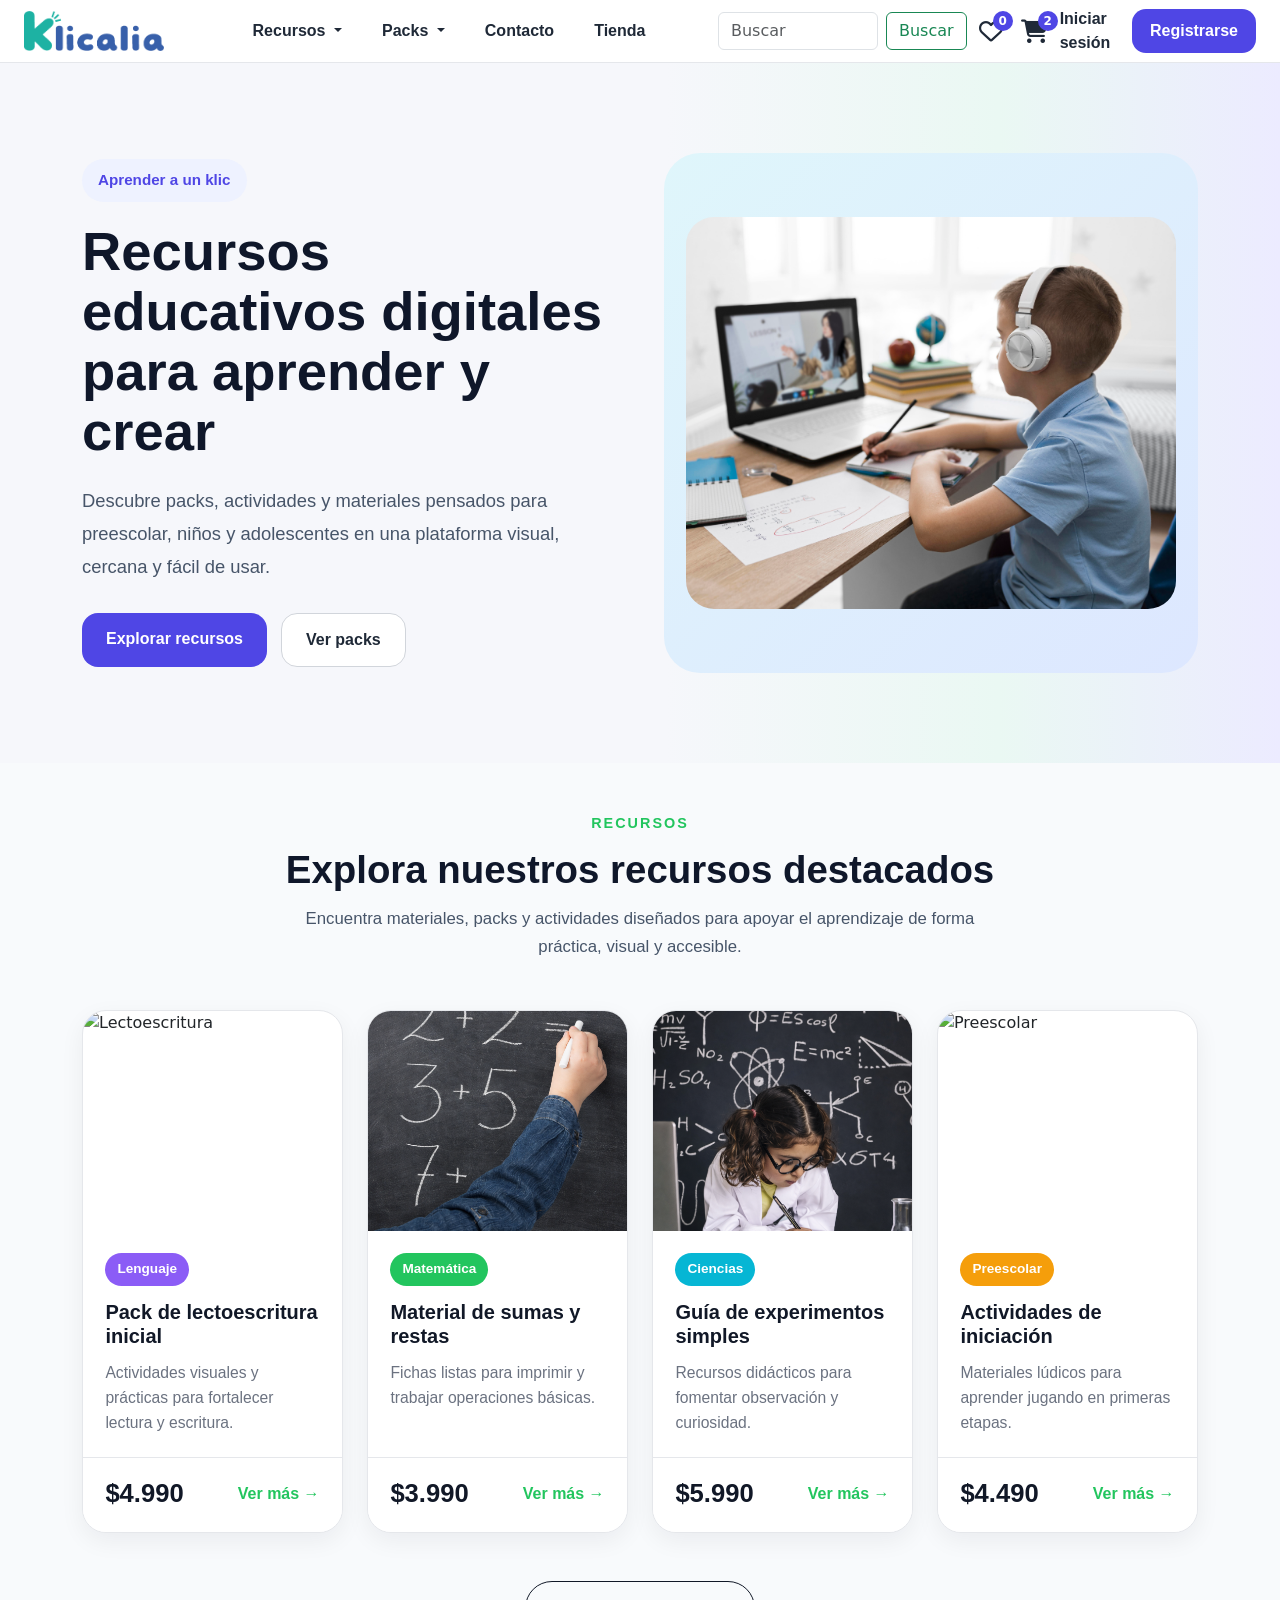
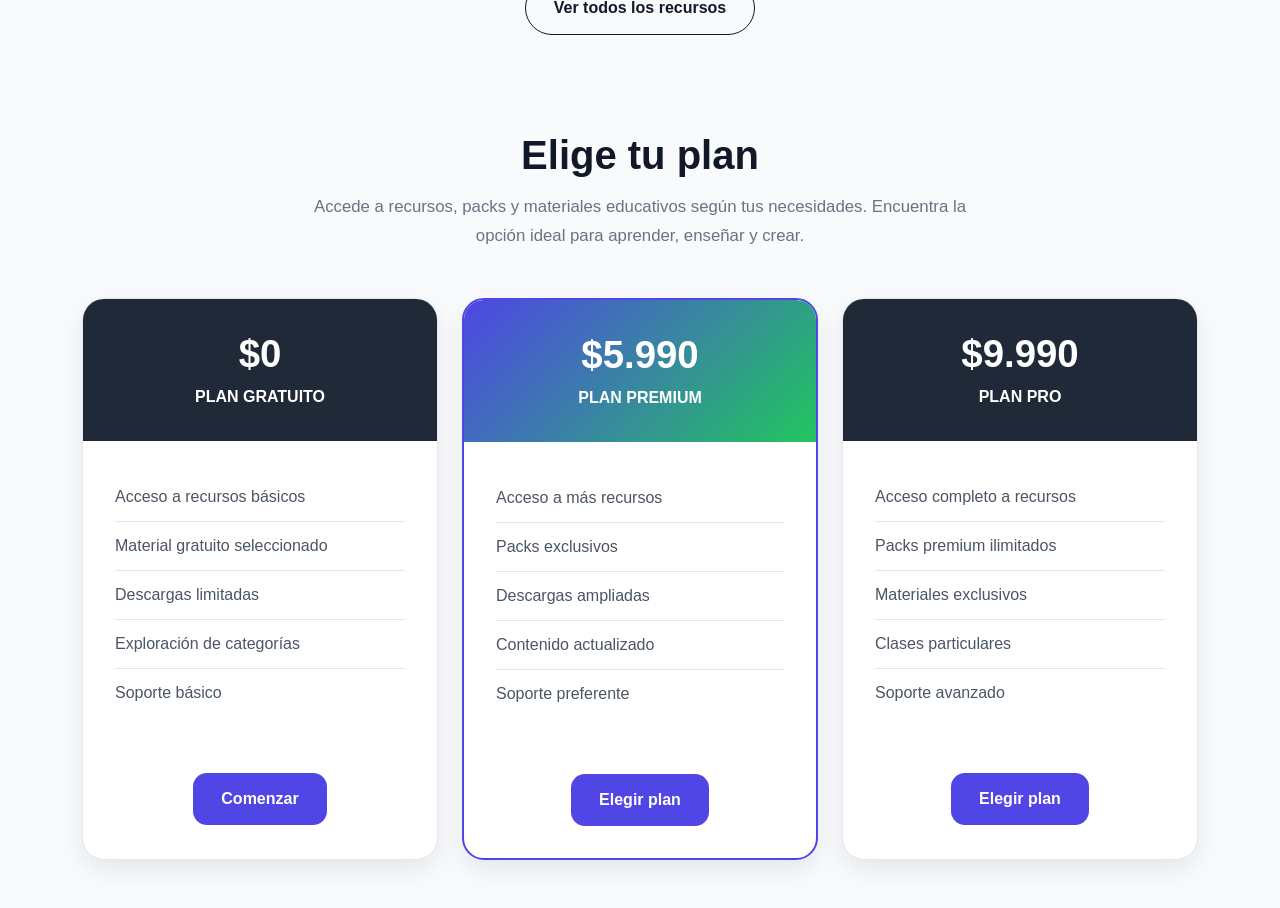
==== index.html @ d2d61634 "Renombra temp.html a index.html" ====
<!DOCTYPE html>
<html lang="es">
<head>
  <meta charset="UTF-8">
  <meta name="viewport" content="width=device-width, initial-scale=1.0">
  <title>Klicalia</title>

  <link href="https://cdn.jsdelivr.net/npm/bootstrap@5.3.8/dist/css/bootstrap.min.css" rel="stylesheet">
  <link rel="stylesheet" href="assets/css/styles.css">
  <link rel="stylesheet" href="assets/css/hero.css">
  <link rel="stylesheet" href="https://cdnjs.cloudflare.com/ajax/libs/font-awesome/6.5.2/css/all.min.css">
</head>

<body>

  <nav class="navbar navbar-expand-lg navbar-klicalia">
  <div class="container-fluid px-4">

    <a class="navbar-brand logo-brand" href="index.html">
      <img src="assets/images/Logo-completo.png" alt="Klicalia">
    </a>

    <button class="navbar-toggler" type="button" data-bs-toggle="collapse" data-bs-target="#navbarKlicalia" aria-controls="navbarKlicalia" aria-expanded="false" aria-label="Abrir menú">
      <span class="navbar-toggler-icon"></span>
    </button>

    <div class="collapse navbar-collapse" id="navbarKlicalia">
      <div class="navbar-desktop-layout w-100">

        <ul class="navbar-nav menu-centro mb-3 mb-lg-0">
          <li class="nav-item dropdown">
            <a class="nav-link dropdown-toggle" href="#" role="button" data-bs-toggle="dropdown" aria-expanded="false">
              Recursos
            </a>
            <ul class="dropdown-menu">
              <li><a class="dropdown-item" href="#">Lectoescritura</a></li>
              <li><a class="dropdown-item" href="#">Matemática</a></li>
              <li><a class="dropdown-item" href="#">Ciencias</a></li>
              <li><a class="dropdown-item" href="#">Ver todos</a></li>
            </ul>
          </li>

          <li class="nav-item dropdown">
            <a class="nav-link dropdown-toggle" href="#" role="button" data-bs-toggle="dropdown" aria-expanded="false">
              Packs
            </a>
            <ul class="dropdown-menu">
              <li><a class="dropdown-item" href="#">Preescolar</a></li>
              <li><a class="dropdown-item" href="#">Niños</a></li>
              <li><a class="dropdown-item" href="#">Adolescentes</a></li>
              <li><a class="dropdown-item" href="#">Ver todos</a></li>
            </ul>
          </li>

          <li class="nav-item">
            <a class="nav-link" href="#">Contacto</a>
          </li>

          <li class="nav-item">
            <a class="nav-link" href="#">Tienda</a>
          </li>
        </ul>

        <div class="acciones-navbar">
          <form class="d-flex buscador-klicalia" role="search">
            <input class="form-control me-2" type="search" placeholder="Buscar" aria-label="Buscar">
            <button class="btn btn-outline-success" type="submit">Buscar</button>
          </form>

          <div class="iconos-navbar">
  <a href="#" class="icono-nav">
    <i class="fa-regular fa-heart"></i>
    <span class="contador-icono">0</span>
  </a>

  <a href="#" class="icono-nav">
    <i class="fa-solid fa-cart-shopping"></i>
    <span class="contador-icono">2</span>
  </a>
</div>

          <a href="login.html" class="btn-login">Iniciar sesión</a>
          <a href="registro.html" class="btn-registro">Registrarse</a>
        </div>

      </div>
    </div>

  </div>
</nav>


<section class="hero-klicalia">
  <div class="container">
    <div class="row align-items-center g-5">
      
      <div class="col-lg-6">
        <div class="hero-contenido">
          <span class="hero-badge">Aprender a un klic</span>
          <h1>Recursos educativos digitales para aprender y crear</h1>
          <p>
            Descubre packs, actividades y materiales pensados para preescolar,
            niños y adolescentes en una plataforma visual, cercana y fácil de usar.
          </p>

          <div class="hero-acciones">
            <a href="#" class="btn hero-btn-principal">Explorar recursos</a>
            <a href="#" class="btn hero-btn-secundario">Ver packs</a>
          </div>
        </div>
      </div>

      <div class="col-lg-6">
        <div class="hero-imagen-box">
          <img src="assets\images\medium-shot-kid-taking-notes.jpg" alt="Klicalia recursos educativos" class="img-fluid hero-imagen">
        </div>
      </div>

    </div>
  </div>
</section>

<section class="recursos-destacados py-5">
  <div class="container">
    
    <div class="text-center seccion-encabezado mb-5">
      <span class="seccion-etiqueta">RECURSOS</span>
      <h2>Explora nuestros recursos destacados</h2>
      <p>
        Encuentra materiales, packs y actividades diseñados para apoyar el aprendizaje
        de forma práctica, visual y accesible.
      </p>
    </div>

    <div class="row g-4">
      
      <div class="col-lg-3 col-md-6">
        <div class="card recurso-card h-100">
          <img src="assets\images\vertical-closeup-child-learning-write-letters.jpg" class="card-img-top" alt="Lectoescritura">
          <div class="card-body">
            <span class="badge-recurso badge-lila">Lenguaje</span>
            <h5 class="card-title">Pack de lectoescritura inicial</h5>
            <p class="card-text">Actividades visuales y prácticas para fortalecer lectura y escritura.</p>
          </div>
          <div class="card-footer recurso-footer">
            <span class="precio-recurso">$4.990</span>
            <a href="#" class="link-recurso">Ver más →</a>
          </div>
        </div>
      </div>

      <div class="col-lg-3 col-md-6">
        <div class="card recurso-card h-100">
          <img src="assets\images\matamáticas img.png" class="card-img-top" alt="Matemática">
          <div class="card-body">
            <span class="badge-recurso badge-verde">Matemática</span>
            <h5 class="card-title">Material de sumas y restas</h5>
            <p class="card-text">Fichas listas para imprimir y trabajar operaciones básicas.</p>
          </div>
          <div class="card-footer recurso-footer">
            <span class="precio-recurso">$3.990</span>
            <a href="#" class="link-recurso">Ver más →</a>
          </div>
        </div>
      </div>

      <div class="col-lg-3 col-md-6">
        <div class="card recurso-card h-100">
          <img src="assets\images\ciencias img.png" class="card-img-top" alt="Ciencias">
          <div class="card-body">
            <span class="badge-recurso badge-celeste">Ciencias</span>
            <h5 class="card-title">Guía de experimentos simples</h5>
            <p class="card-text">Recursos didácticos para fomentar observación y curiosidad.</p>
          </div>
          <div class="card-footer recurso-footer">
            <span class="precio-recurso">$5.990</span>
            <a href="#" class="link-recurso">Ver más →</a>
          </div>
        </div>
      </div>

      <div class="col-lg-3 col-md-6">
        <div class="card recurso-card h-100">
          <img src="assets\images\adorable-hispanic-girl-student-sitting-table-drawing-paper-kindergarten.jpg" class="card-img-top" alt="Preescolar">
          <div class="card-body">
            <span class="badge-recurso badge-amarillo">Preescolar</span>
            <h5 class="card-title">Actividades de iniciación</h5>
            <p class="card-text">Materiales lúdicos para aprender jugando en primeras etapas.</p>
          </div>
          <div class="card-footer recurso-footer">
            <span class="precio-recurso">$4.490</span>
            <a href="#" class="link-recurso">Ver más →</a>
          </div>
        </div>
      </div>

    </div>

    <div class="text-center mt-5">
      <a href="#" class="btn-ver-todo">Ver todos los recursos</a>
    </div>

  </div>
</section>

<section class="planes-klicalia py-5">
  <div class="container">

    <div class="text-center seccion-encabezado mb-5">
      <h2>Elige tu plan</h2>
      <p>
        Accede a recursos, packs y materiales educativos según tus necesidades.
        Encuentra la opción ideal para aprender, enseñar y crear.
      </p>
    </div>

    <div class="row g-4 justify-content-center">

      <div class="col-lg-4 col-md-6">
        <div class="plan-card h-100">
          <div class="plan-header">
            <h3>$0</h3>
            <span>Plan gratuito</span>
          </div>

          <div class="plan-body">
            <ul class="plan-lista">
              <li>Acceso a recursos básicos</li>
              <li>Material gratuito seleccionado</li>
              <li>Descargas limitadas</li>
              <li>Exploración de categorías</li>
              <li>Soporte básico</li>
            </ul>
          </div>

          <div class="plan-footer">
            <a href="#" class="btn-plan">Comenzar</a>
          </div>
        </div>
      </div>

      <div class="col-lg-4 col-md-6">
        <div class="plan-card plan-destacado h-100">
          <div class="plan-header">
            <h3>$5.990</h3>
            <span>Plan premium</span>
          </div>

          <div class="plan-body">
            <ul class="plan-lista">
              <li>Acceso a más recursos</li>
              <li>Packs exclusivos</li>
              <li>Descargas ampliadas</li>
              <li>Contenido actualizado</li>
              <li>Soporte preferente</li>
            </ul>
          </div>

          <div class="plan-footer">
            <a href="#" class="btn-plan">Elegir plan</a>
          </div>
        </div>
      </div>

      <div class="col-lg-4 col-md-6">
        <div class="plan-card h-100">
          <div class="plan-header">
            <h3>$9.990</h3>
            <span>Plan Pro</span>
          </div>

          <div class="plan-body">
            <ul class="plan-lista">
              <li>Acceso completo a recursos</li>
              <li>Packs premium ilimitados</li>
              <li>Materiales exclusivos</li>
              <li>Clases particulares</li>
              <li>Soporte avanzado</li>
            </ul>
          </div>

          <div class="plan-footer">
            <a href="#" class="btn-plan">Elegir plan</a>
          </div>
        </div>
      </div>

    </div>
  </div>
</section>

  <script src="https://cdn.jsdelivr.net/npm/bootstrap@5.3.8/dist/js/bootstrap.bundle.min.js"></script>
</body>
</html>
---- assets/css/styles.css ----
.navbar-klicalia {
  background-color: #FFFFFF;
  border-bottom: 1px solid #E5E7EB;
  padding: 0.4rem 0;
}

.logo-brand img {
  width: 140px;
  height: auto;
}

.navbar-toggler {
  border: 1px solid #D1D5DB;
  border-radius: 12px;
  padding: 0.45rem 0.7rem;
  box-shadow: none;
}

.navbar-toggler:focus {
  box-shadow: none;
}

.navbar-desktop-layout {
  display: flex;
  align-items: center;
  width: 100%;
}

.menu-centro {
  flex: 1;
  display: flex;
  justify-content: center;
  gap: 1.5rem;
}

.acciones-navbar {
  flex: 1;
  display: flex;
  justify-content: flex-end;
  align-items: center;
  gap: 0.75rem;
}

.navbar-klicalia .nav-link {
  font-family: 'Inter', sans-serif;
  color: #1F2937;
  font-size: 1rem;
  font-weight: 600;
  transition: all 0.3s ease;
}

.navbar-klicalia .nav-link:hover {
  color: #22C55E;
}

.dropdown-menu {
  border-radius: 12px;
  border: 1px solid #E5E7EB;
}

.buscador-klicalia input {
  width: 160px;
}

.btn-login {
  text-decoration: none;
  font-family: 'Inter', sans-serif;
  color: #1F2937;
  font-size: 1rem;
  font-weight: 600;
  transition: all 0.3s ease;
}

.btn-login:hover {
  color: #22C55E;
}

.btn-registro {
  text-decoration: none;
  font-family: 'Inter', sans-serif;
  background-color: #4F46E5;
  color: #FFFFFF;
  padding: 10px 18px;
  border-radius: 14px;
  font-weight: 700;
  transition: all 0.3s ease;
}

.btn-registro:hover {
  background-color: #22C55E;
  color: #FFFFFF;
}

@media (max-width: 991.98px) {
  .navbar-klicalia {
    padding: 0.7rem 0;
  }

  .navbar-desktop-layout {
    display: block;
    padding-top: 1rem;
  }

  .menu-centro {
    display: flex;
    flex-direction: column;
    align-items: flex-start;
    gap: 0.4rem;
    margin-bottom: 1rem !important;
  }

  .menu-centro .nav-link {
    padding-left: 0;
    font-size: 1.05rem;
  }

  .acciones-navbar {
    display: flex;
    flex-direction: column;
    align-items: stretch;
    gap: 0.8rem;
  }

  .buscador-klicalia {
    width: 100%;
  }

  .buscador-klicalia input {
    width: 100%;
  }

  .btn-login,
  .btn-registro {
    display: inline-block;
    width: 100%;
    text-align: center;
  }
}

.iconos-navbar {
  display: flex;
  align-items: center;
  gap: 18px;
}

.icono-nav {
  position: relative;
  display: inline-flex;
  align-items: center;
  justify-content: center;
  font-size: 1.5rem;
  color: #1F2937;
  text-decoration: none;
  transition: all 0.3s ease;
}

.icono-nav:hover {
  color: #4F46E5;
}

.contador-icono {
  position: absolute;
  top: -8px;
  right: -10px;
  background-color: #4F46E5;
  color: #FFFFFF;
  font-size: 0.75rem;
  font-weight: 700;
  line-height: 1;
  min-width: 20px;
  height: 20px;
  border-radius: 999px;
  display: flex;
  align-items: center;
  justify-content: center;
}
---- assets/css/hero.css ----
.hero-klicalia {
  padding: 90px 0;
  background: linear-gradient(90deg, #f6f7fb 0%, #f6f7fb 52%, #eaf8f3 78%, #ecebff 100%);
}

.hero-contenido {
  max-width: 580px;
}

.hero-badge {
  display: inline-block;
  background-color: #eef2ff;
  color: #4f46e5;
  font-family: 'Inter', sans-serif;
  font-size: 0.95rem;
  font-weight: 700;
  padding: 10px 16px;
  border-radius: 999px;
  margin-bottom: 20px;
}

.hero-klicalia h1 {
  font-family: 'Inter', sans-serif;
  font-size: 3.4rem;
  font-weight: 800;
  line-height: 1.1;
  color: #0f172a;
  margin-bottom: 22px;
}

.hero-klicalia p {
  font-family: 'Inter', sans-serif;
  font-size: 1.15rem;
  line-height: 1.8;
  color: #475569;
  margin-bottom: 30px;
}

.hero-acciones {
  display: flex;
  gap: 14px;
  flex-wrap: wrap;
}

.hero-btn-principal {
  background-color: #4f46e5;
  color: #ffffff;
  border-radius: 16px;
  padding: 14px 24px;
  font-family: 'Inter', sans-serif;
  font-weight: 700;
  border: none;
}

.hero-btn-principal:hover {
  background-color: #22c55e;
  color: #ffffff;
}

.hero-btn-secundario {
  background-color: #ffffff;
  color: #1f2937;
  border: 1px solid #d1d5db;
  border-radius: 16px;
  padding: 14px 24px;
  font-family: 'Inter', sans-serif;
  font-weight: 700;
}

.hero-btn-secundario:hover {
  color: #22c55e;
  border-color: #22c55e;
}

.hero-imagen-box {
  position: relative;
  background: linear-gradient(135deg, #dff6fb 0%, #dde7ff 100%);
  border-radius: 36px;
  padding: 22px;
  display: flex;
  justify-content: center;
  align-items: center;
  min-height: 520px;
  overflow: hidden;
}

.hero-imagen {
  max-width: 100%;
  width: 100%;
  height: 100%;
  max-height: 480px;
  object-fit: cover;
  border-radius: 28px;
  display: block;
}

@media (max-width: 991.98px) {
  .hero-klicalia {
    padding: 65px 0;
    text-align: center;
  }

  .hero-klicalia h1 {
    font-size: 2.4rem;
  }

  .hero-klicalia p {
    font-size: 1rem;
  }

  .hero-acciones {
    justify-content: center;
  }

  .hero-imagen-box {
    min-height: auto;
    padding: 18px;
  }

  .hero-imagen {
    max-height: 380px;
  }
}

.recursos-destacados {
  background-color: #f8fafc;
}

.seccion-etiqueta {
  display: inline-block;
  color: #22c55e;
  font-family: 'Inter', sans-serif;
  font-size: 0.9rem;
  font-weight: 700;
  letter-spacing: 2px;
  margin-bottom: 12px;
}

.seccion-encabezado h2 {
  font-family: 'Inter', sans-serif;
  font-size: 2.4rem;
  font-weight: 800;
  color: #0f172a;
  margin-bottom: 12px;
}

.seccion-encabezado p {
  max-width: 700px;
  margin: 0 auto;
  font-family: 'Inter', sans-serif;
  font-size: 1.05rem;
  color: #475569;
  line-height: 1.7;
}

.recurso-card {
  border: 1px solid #e5e7eb;
  border-radius: 24px;
  overflow: hidden;
  box-shadow: 0 8px 24px rgba(15, 23, 42, 0.06);
  transition: transform 0.3s ease, box-shadow 0.3s ease;
}

.recurso-card:hover {
  transform: translateY(-6px);
  box-shadow: 0 16px 32px rgba(15, 23, 42, 0.12);
}

.recurso-card .card-img-top {
  height: 220px;
  object-fit: cover;
}

.recurso-card .card-body {
  padding: 1.4rem;
}

.badge-recurso {
  display: inline-block;
  padding: 6px 12px;
  border-radius: 999px;
  font-size: 0.85rem;
  font-weight: 700;
  color: #ffffff;
  margin-bottom: 14px;
  font-family: 'Inter', sans-serif;
}

.badge-lila {
  background-color: #8b5cf6;
}

.badge-verde {
  background-color: #22c55e;
}

.badge-celeste {
  background-color: #06b6d4;
}

.badge-amarillo {
  background-color: #f59e0b;
}

.recurso-card .card-title {
  font-family: 'Inter', sans-serif;
  font-size: 1.25rem;
  font-weight: 700;
  color: #111827;
  margin-bottom: 12px;
}

.recurso-card .card-text {
  font-family: 'Inter', sans-serif;
  font-size: 0.98rem;
  color: #6b7280;
  line-height: 1.6;
}

.recurso-footer {
  background-color: #ffffff;
  border-top: 1px solid #e5e7eb;
  padding: 1rem 1.4rem 1.2rem;
  display: flex;
  justify-content: space-between;
  align-items: center;
}

.precio-recurso {
  font-size: 1.6rem;
  font-weight: 800;
  color: #111827;
  font-family: 'Inter', sans-serif;
}

.link-recurso {
  text-decoration: none;
  color: #22c55e;
  font-weight: 700;
  font-family: 'Inter', sans-serif;
}

.link-recurso:hover {
  color: #16a34a;
}

.btn-ver-todo {
  display: inline-block;
  text-decoration: none;
  padding: 14px 28px;
  border: 1px solid #111827;
  border-radius: 999px;
  color: #111827;
  font-family: 'Inter', sans-serif;
  font-weight: 700;
  transition: all 0.3s ease;
}

.btn-ver-todo:hover {
  background-color: #4f46e5;
  border-color: #4f46e5;
  color: #ffffff;
}

.planes-klicalia {
  background-color: #f8fafc;
}

.planes-klicalia .seccion-encabezado h2 {
  font-family: 'Inter', sans-serif;
  font-size: 2.5rem;
  font-weight: 800;
  color: #111827;
  margin-bottom: 14px;
}

.planes-klicalia .seccion-encabezado p {
  max-width: 700px;
  margin: 0 auto;
  font-family: 'Inter', sans-serif;
  font-size: 1.05rem;
  color: #6b7280;
  line-height: 1.7;
}

.plan-card {
  background-color: #ffffff;
  border-radius: 22px;
  overflow: hidden;
  border: 1px solid #e5e7eb;
  box-shadow: 0 10px 25px rgba(15, 23, 42, 0.08);
  transition: transform 0.3s ease, box-shadow 0.3s ease;
}

.plan-card:hover {
  transform: translateY(-6px);
  box-shadow: 0 16px 35px rgba(15, 23, 42, 0.12);
}

.plan-header {
  background-color: #1f2937;
  color: #ffffff;
  text-align: center;
  padding: 2rem 1rem;
}

.plan-header h3 {
  font-family: 'Inter', sans-serif;
  font-size: 2.4rem;
  font-weight: 800;
  margin-bottom: 8px;
}

.plan-header span {
  font-family: 'Inter', sans-serif;
  font-size: 1rem;
  font-weight: 700;
  text-transform: uppercase;
}

.plan-body {
  padding: 2rem;
}

.plan-lista {
  list-style: none;
  padding: 0;
  margin: 0;
}

.plan-lista li {
  font-family: 'Inter', sans-serif;
  font-size: 1rem;
  color: #4b5563;
  padding: 12px 0;
  border-bottom: 1px solid #e5e7eb;
}

.plan-lista li:last-child {
  border-bottom: none;
}

.plan-footer {
  padding: 1.5rem 2rem 2rem;
  text-align: center;
}

.btn-plan {
  display: inline-block;
  text-decoration: none;
  background-color: #4f46e5;
  color: #ffffff;
  font-family: 'Inter', sans-serif;
  font-weight: 700;
  padding: 14px 28px;
  border-radius: 14px;
  transition: all 0.3s ease;
}

.btn-plan:hover {
  background-color: #22c55e;
  color: #ffffff;
}

.plan-destacado {
  border: 2px solid #4f46e5;
}

.plan-destacado .plan-header {
  background: linear-gradient(135deg, #4f46e5 0%, #22c55e 100%);
}
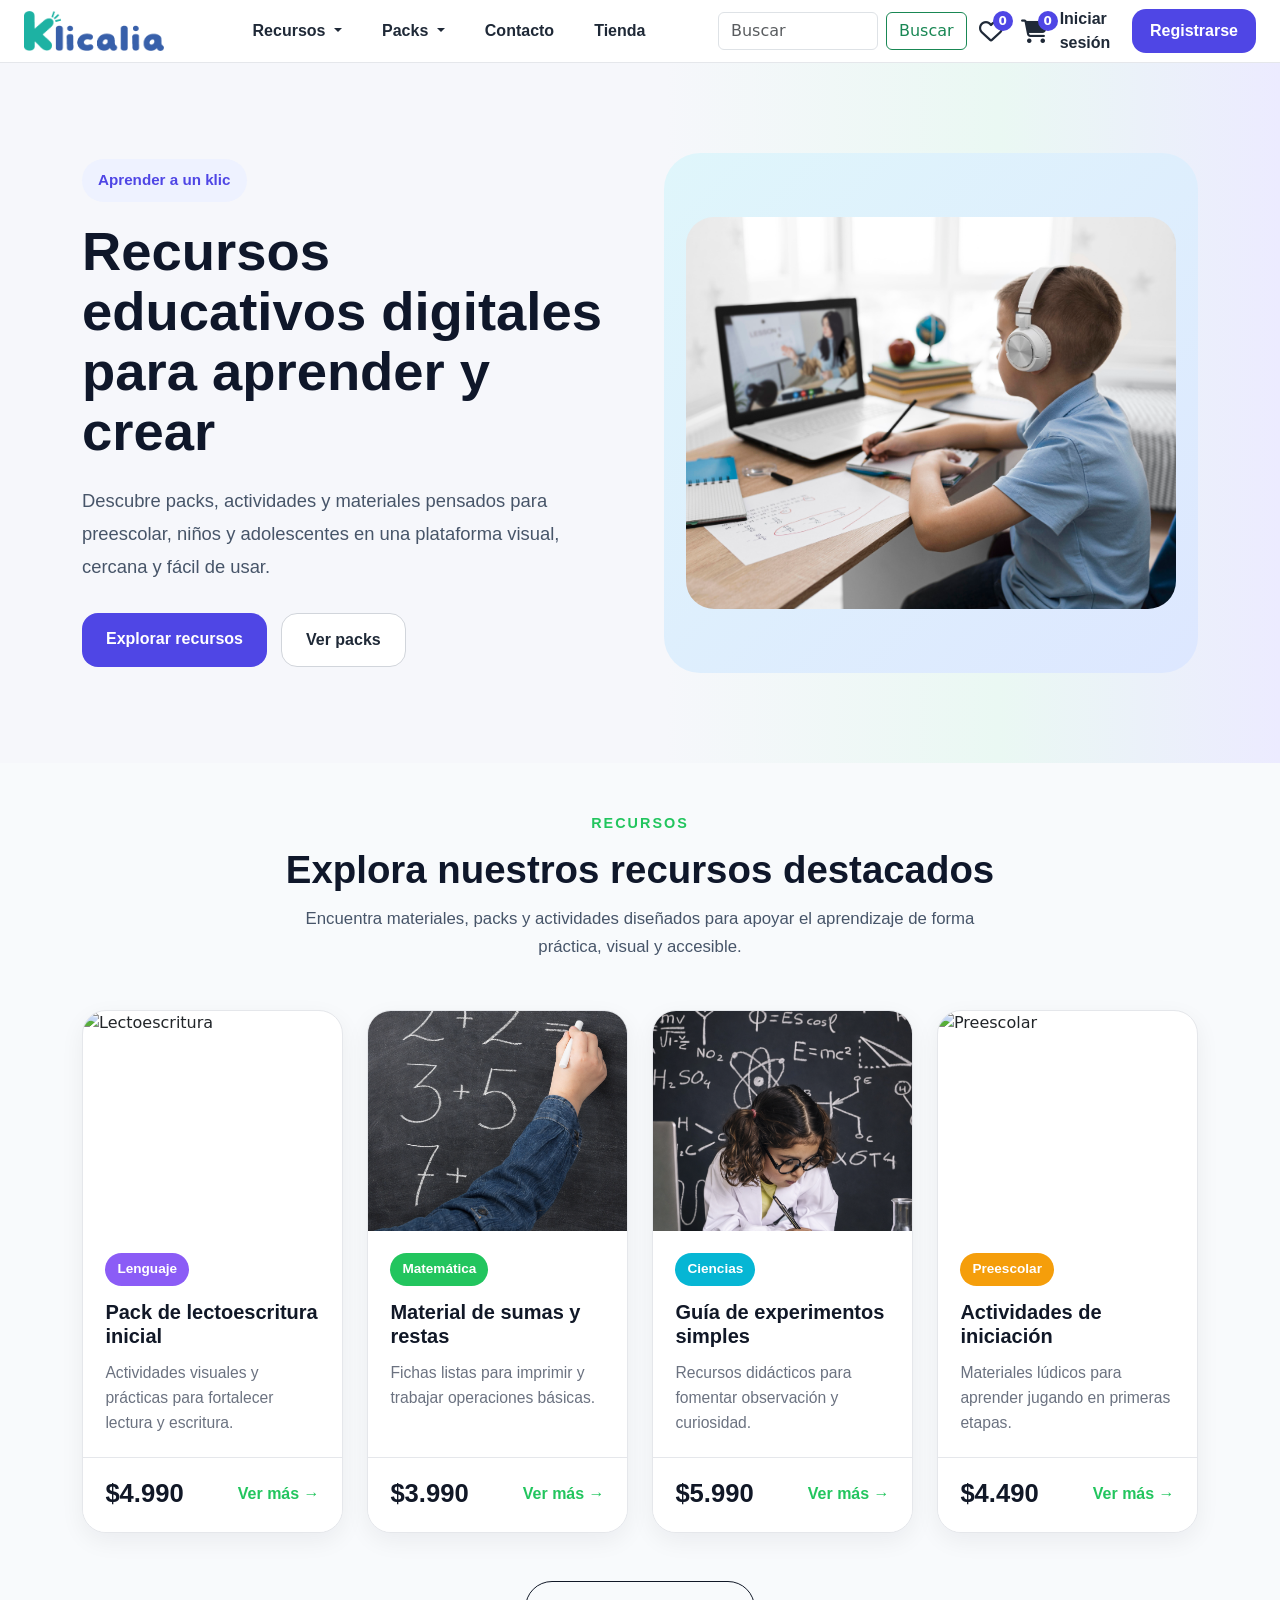
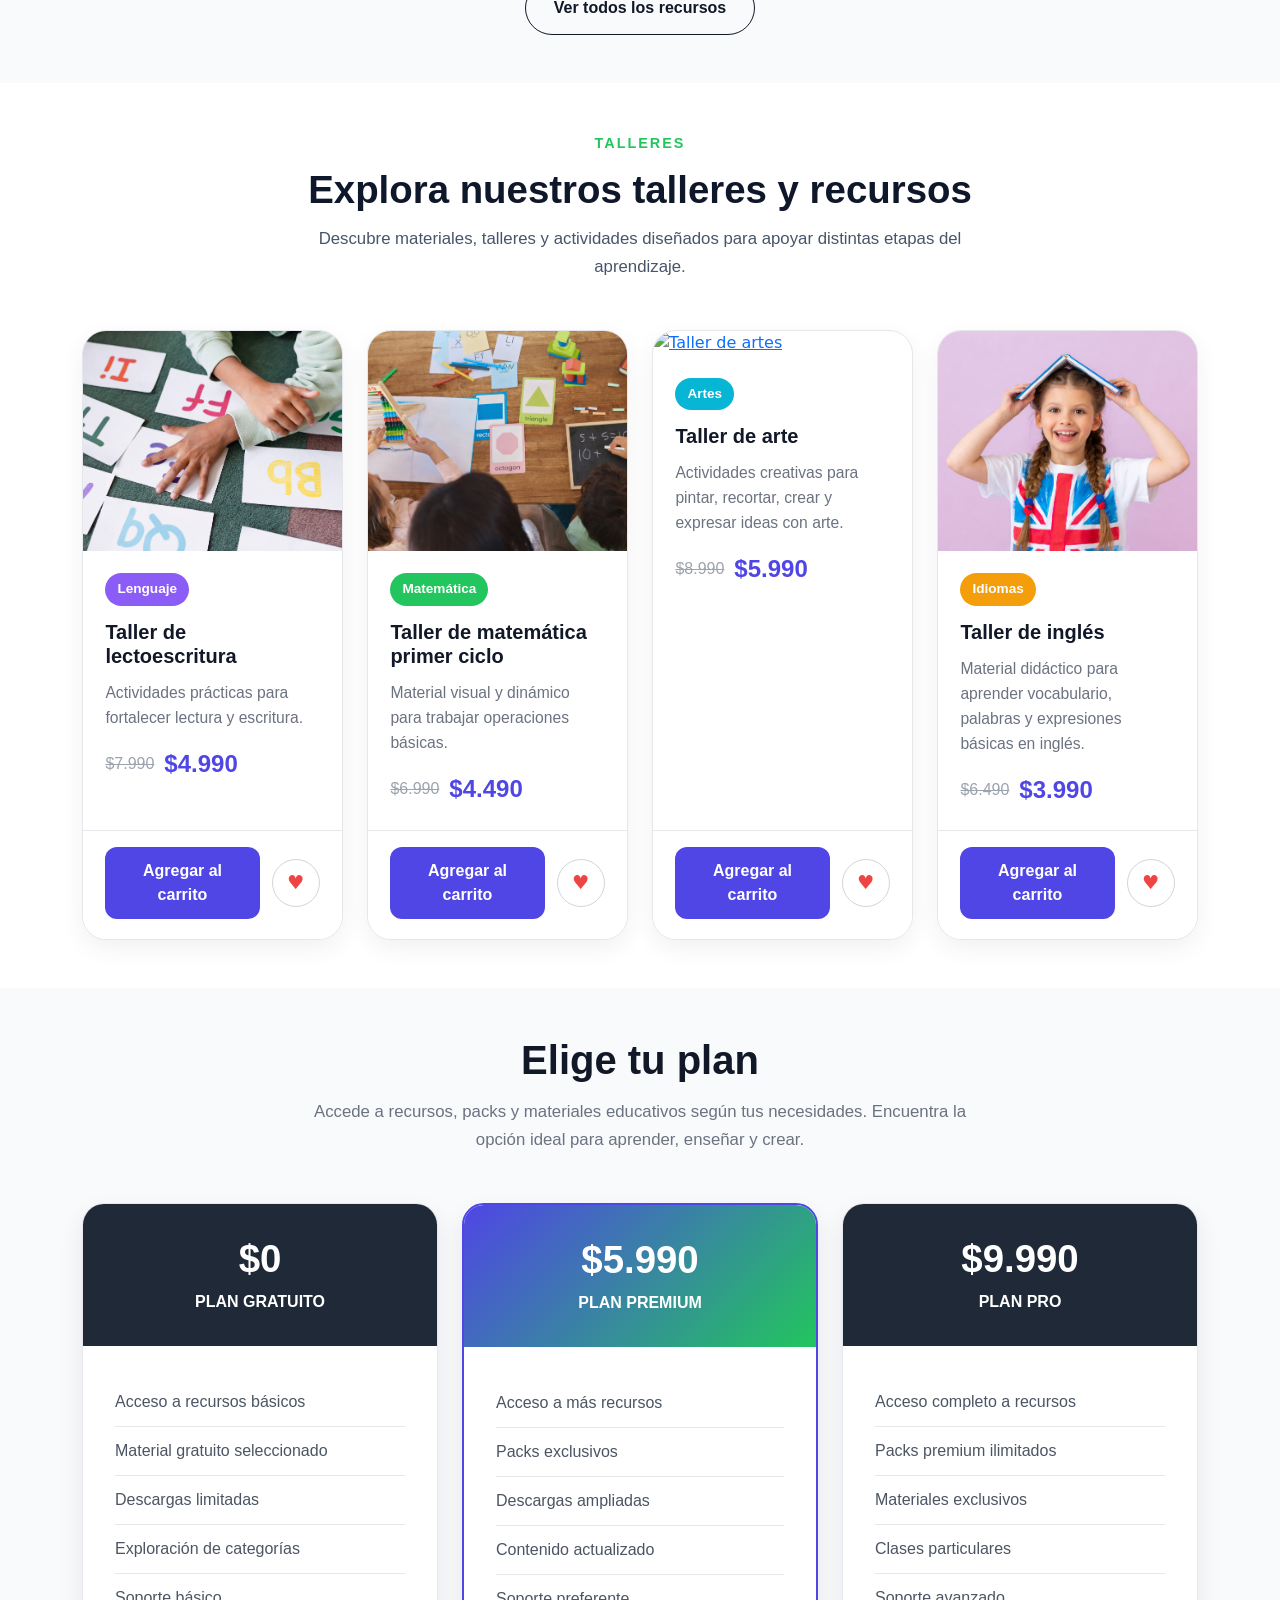
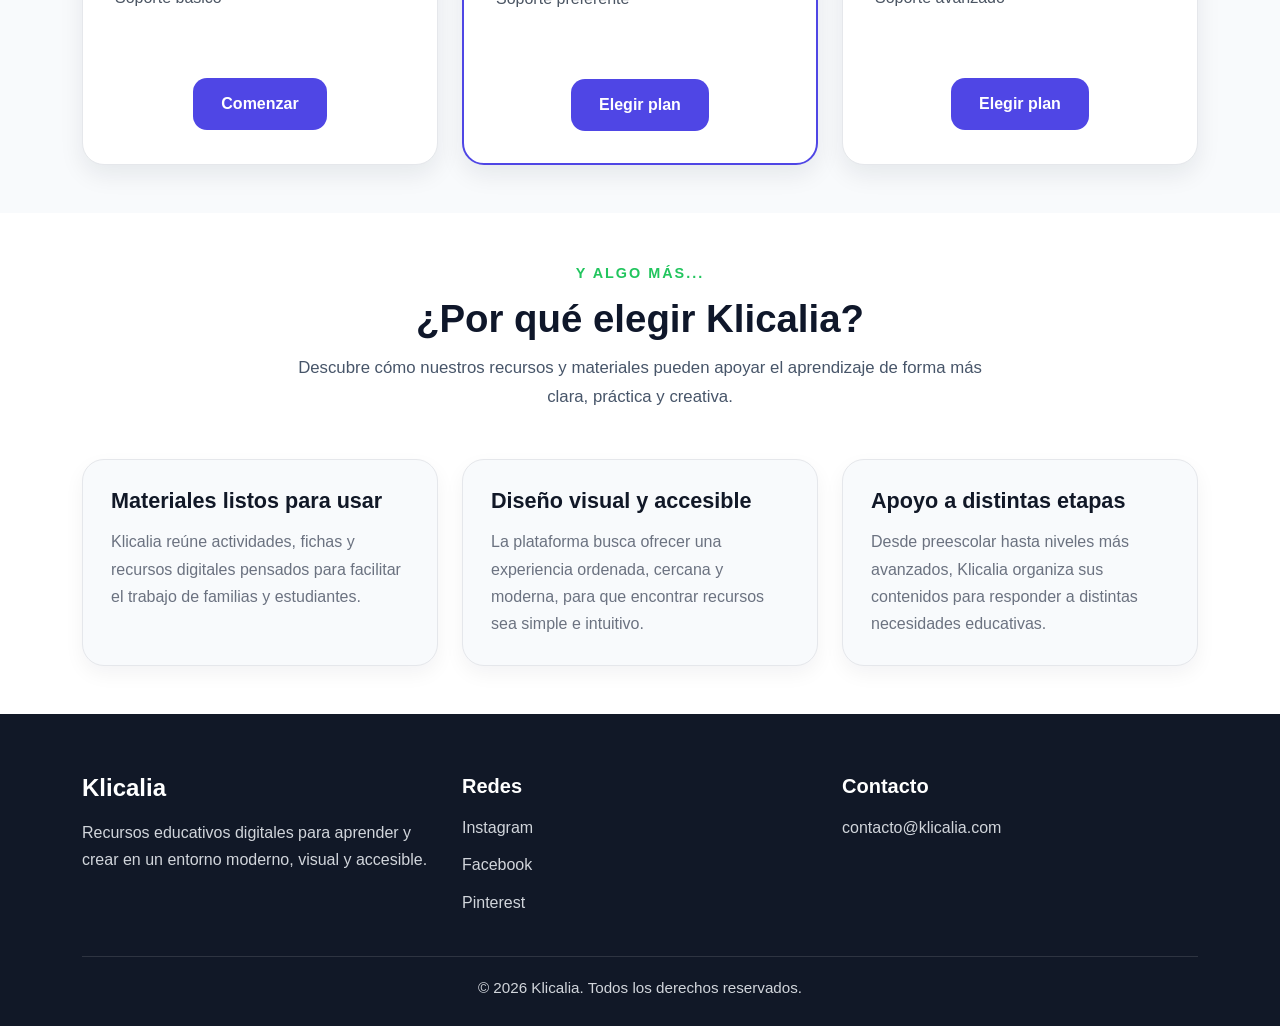
==== commit 3928c15e: "Actualización páginas del MVP de Klicalia" ====
--- a/index.html
+++ b/index.html
@@ -53,7 +53,7 @@
           </li>
 
           <li class="nav-item">
-            <a class="nav-link" href="#">Contacto</a>
+            <a class="nav-link" href="contacto.html">Contacto</a>
           </li>
 
           <li class="nav-item">
@@ -70,13 +70,13 @@
           <div class="iconos-navbar">
   <a href="#" class="icono-nav">
     <i class="fa-regular fa-heart"></i>
-    <span class="contador-icono">0</span>
+    <span class="contador-icono" id="contador-favoritos">0</span>
   </a>
 
-  <a href="#" class="icono-nav">
-    <i class="fa-solid fa-cart-shopping"></i>
-    <span class="contador-icono">2</span>
-  </a>
+  <a href="carrito.html" class="icono-nav">
+  <i class="fa-solid fa-cart-shopping"></i>
+  <span class="contador-icono" id="contador-carrito">0</span>
+</a>
 </div>
 
           <a href="login.html" class="btn-login">Iniciar sesión</a>
@@ -203,6 +203,125 @@
   </div>
 </section>
 
+<section class="talleres-klicalia py-5">
+  <div class="container">
+
+    <div class="text-center seccion-encabezado mb-5">
+      <span class="seccion-etiqueta">TALLERES</span>
+      <h2>Explora nuestros talleres y recursos</h2>
+      <p>
+        Descubre materiales, talleres y actividades diseñados para apoyar
+        distintas etapas del aprendizaje.
+      </p>
+    </div>
+
+    <div class="row g-4">
+
+      <div class="col-lg-3 col-md-6">
+        <div class="card taller-card h-100">
+          <a href="detalle-lectoescritura.html">
+          <img src="assets\images\arrangement-different-letters-speech-therapy-sessions.jpg" class="card-img-top" alt="Taller de lectoescritura">
+          </a>
+          <div class="card-body">
+            <span class="badge-taller badge-lila">Lenguaje</span>
+            <h5 class="card-title">Taller de lectoescritura</h5>
+            <p class="card-text">Actividades prácticas para fortalecer lectura y escritura.</p>
+            <div class="precio-box">
+              <span class="precio-antiguo">$7.990</span>
+              <span class="precio-actual">$4.990</span>
+            </div>
+          </div>
+          <div class="card-footer taller-footer">
+            <button class="btn-agregar-carrito" data-nombre="Taller de lectoescritura inicial">
+              Agregar al carrito
+            </button>
+            <button class="btn-agregar-favorito" data-nombre="Taller de lectoescritura inicial">
+              ♥
+            </button>
+          </div>
+        </div>
+      </div>
+
+      <div class="col-lg-3 col-md-6">
+        <div class="card taller-card h-100">
+          <a href="detalle-matematica.html">
+          <img src="assets\images\matematicas-taller.png" class="card-img-top" alt="Taller de matemáticas">
+          </a>
+          <div class="card-body">
+            <span class="badge-taller badge-verde">Matemática</span>
+            <h5 class="card-title">Taller de matemática primer ciclo</h5>
+            <p class="card-text">Material visual y dinámico para trabajar operaciones básicas.</p>
+            <div class="precio-box">
+              <span class="precio-antiguo">$6.990</span>
+              <span class="precio-actual">$4.490</span>
+            </div>
+          </div>
+          <div class="card-footer taller-footer">
+            <button class="btn-agregar-carrito" data-nombre="Taller de sumas y restas">
+              Agregar al carrito
+            </button>
+            <button class="btn-agregar-favorito" data-nombre="Taller de sumas y restas">
+              ♥
+            </button>
+          </div>
+        </div>
+      </div>
+
+      <div class="col-lg-3 col-md-6">
+        <div class="card taller-card h-100">
+          <a href="detalle-arte.html">
+          <img src="assets\images\close-up-mom-helping-son-paint-eggs.jpg" class="card-img-top" alt="Taller de artes">
+          </a>
+          <div class="card-body">
+            <span class="badge-taller badge-celeste">Artes</span>
+            <h5 class="card-title">Taller de arte</h5>
+            <p class="card-text">Actividades creativas para pintar, recortar, crear y expresar ideas con arte.</p>
+            <div class="precio-box">
+              <span class="precio-antiguo">$8.990</span>
+              <span class="precio-actual">$5.990</span>
+            </div>
+          </div>
+          <div class="card-footer taller-footer">
+            <button class="btn-agregar-carrito" data-nombre="Taller de arte">
+              Agregar al carrito
+            </button>
+            <button class="btn-agregar-favorito" data-nombre="Taller de arte">
+              ♥
+            </button>
+          </div>
+        </div>
+      </div>
+
+      <div class="col-lg-3 col-md-6">
+        <div class="card taller-card h-100">
+          <a href="detalle-ingles.html">
+          <img src="assets\images\inglés-taller.png" class="card-img-top" alt="Taller de inglés">
+          </a>
+          <div class="card-body">
+            <span class="badge-taller badge-amarillo">Idiomas</span>
+            <h5 class="card-title">Taller de inglés</h5>
+            <p class="card-text">Material didáctico para aprender vocabulario, palabras y expresiones básicas en inglés.</p>
+            <div class="precio-box">
+              <span class="precio-antiguo">$6.490</span>
+              <span class="precio-actual">$3.990</span>
+            </div>
+          </div>
+          <div class="card-footer taller-footer">
+            <button class="btn-agregar-carrito" data-nombre="Taller de inglés">
+              Agregar al carrito
+            </button>
+            <button class="btn-agregar-favorito" data-nombre="Taller de inglés">
+              ♥
+            </button>
+          </div>
+        </div>
+      </div>
+
+    </div>
+
+  </div>
+</section>
+
 <section class="planes-klicalia py-5">
   <div class="container">
 
@@ -289,6 +408,95 @@
   </div>
 </section>
 
+
+
+<section class="articulos-klicalia py-5">
+  <div class="container">
+    <div class="text-center seccion-encabezado mb-5">
+      <span class="seccion-etiqueta">Y ALGO MÁS...</span>
+      <h2>¿Por qué elegir Klicalia?</h2>
+      <p>
+        Descubre cómo nuestros recursos y materiales pueden apoyar el aprendizaje
+        de forma más clara, práctica y creativa.
+      </p>
+    </div>
+
+    <div class="row g-4">
+      
+      <div class="col-lg-4 col-md-6">
+        <article class="articulo-card h-100">
+          <h3>Materiales listos para usar</h3>
+          <p>
+            Klicalia reúne actividades, fichas y recursos digitales pensados para
+            facilitar el trabajo de familias y estudiantes.
+          </p>
+        </article>
+      </div>
+
+      <div class="col-lg-4 col-md-6">
+        <article class="articulo-card h-100">
+          <h3>Diseño visual y accesible</h3>
+          <p>
+            La plataforma busca ofrecer una experiencia ordenada, cercana y moderna,
+            para que encontrar recursos sea simple e intuitivo.
+          </p>
+        </article>
+      </div>
+
+      <div class="col-lg-4 col-md-6">
+        <article class="articulo-card h-100">
+          <h3>Apoyo a distintas etapas</h3>
+          <p>
+            Desde preescolar hasta niveles más avanzados, Klicalia organiza sus
+            contenidos para responder a distintas necesidades educativas.
+          </p>
+        </article>
+      </div>
+
+    </div>
+  </div>
+</section>
+
+<footer class="footer-klicalia">
+  <div class="container">
+    <div class="row gy-4">
+      
+      <div class="col-lg-4 col-md-6">
+        <h4>Klicalia</h4>
+        <p>
+          Recursos educativos digitales para aprender y crear
+          en un entorno moderno, visual y accesible.
+        </p>
+      </div>
+
+      <div class="col-lg-4 col-md-6">
+        <h5>Redes</h5>
+        <ul class="footer-lista">
+          <li><a href="#">Instagram</a></li>
+          <li><a href="#">Facebook</a></li>
+          <li><a href="#">Pinterest</a></li>
+        </ul>
+      </div>
+
+      <div class="col-lg-4 col-md-12">
+        <h5>Contacto</h5>
+        <p class="footer-correo">contacto@klicalia.com</p>
+      </div>
+
+    </div>
+
+    <div class="footer-copy">
+      <p>© 2026 Klicalia. Todos los derechos reservados.</p>
+    </div>
+  </div>
+</footer>
+
+<button id="btn-arriba" class="btn-scroll-top">↑</button>
+
+<script src="assets/js/scroll.js"></script>
+
   <script src="https://cdn.jsdelivr.net/npm/bootstrap@5.3.8/dist/js/bootstrap.bundle.min.js"></script>
+
+  <script src="assets/js/carrito.js"></script>
 </body>
 </html>
--- a/assets/css/styles.css
+++ b/assets/css/styles.css
@@ -173,4 +173,112 @@
   display: flex;
   align-items: center;
   justify-content: center;
+}
+
+.footer-klicalia {
+  background-color: #111827;
+  color: #ffffff;
+  padding: 60px 0 25px;
+}
+
+.footer-klicalia h4,
+.footer-klicalia h5 {
+  font-family: 'Inter', sans-serif;
+  font-weight: 700;
+  margin-bottom: 16px;
+}
+
+.footer-klicalia p,
+.footer-klicalia a,
+.footer-correo {
+  font-family: 'Inter', sans-serif;
+  color: #d1d5db;
+  line-height: 1.7;
+  text-decoration: none;
+}
+
+.footer-lista {
+  list-style: none;
+  padding: 0;
+  margin: 0;
+}
+
+.footer-lista li {
+  margin-bottom: 10px;
+}
+
+.footer-lista a:hover {
+  color: #22c55e;
+}
+
+.footer-copy {
+  border-top: 1px solid rgba(255, 255, 255, 0.12);
+  margin-top: 30px;
+  padding-top: 18px;
+  text-align: center;
+}
+
+.footer-copy p {
+  margin: 0;
+  font-size: 0.95rem;
+}
+
+.articulos-klicalia {
+  background-color: #ffffff;
+}
+
+.articulo-card {
+  background-color: #f8fafc;
+  border: 1px solid #e5e7eb;
+  border-radius: 22px;
+  padding: 28px;
+  box-shadow: 0 8px 20px rgba(15, 23, 42, 0.05);
+  transition: all 0.3s ease;
+}
+
+.articulo-card:hover {
+  transform: translateY(-5px);
+  box-shadow: 0 14px 28px rgba(15, 23, 42, 0.10);
+}
+
+.articulo-card h3 {
+  font-family: 'Inter', sans-serif;
+  font-size: 1.35rem;
+  font-weight: 700;
+  color: #111827;
+  margin-bottom: 14px;
+}
+
+.articulo-card p {
+  font-family: 'Inter', sans-serif;
+  font-size: 1rem;
+  line-height: 1.7;
+  color: #6b7280;
+  margin: 0;
+}
+
+.btn-scroll-top {
+  display: none;
+  align-items: center;
+  justify-content: center;
+  position: fixed;
+  right: 24px;
+  bottom: 24px;
+  z-index: 9999;
+  width: 52px;
+  height: 52px;
+  border: none;
+  border-radius: 50%;
+  background-color: #4F46E5;
+  color: #FFFFFF;
+  font-size: 1.4rem;
+  font-weight: bold;
+  cursor: pointer;
+  box-shadow: 0 10px 25px rgba(0, 0, 0, 0.18);
+  transition: all 0.3s ease;
+}
+
+.btn-scroll-top:hover {
+  background-color: #22C55E;
+  transform: translateY(-3px);
 }
--- a/assets/css/hero.css
+++ b/assets/css/hero.css
@@ -368,4 +368,138 @@
 
 .plan-destacado .plan-header {
   background: linear-gradient(135deg, #4f46e5 0%, #22c55e 100%);
-}+}
+
+.talleres-klicalia {
+  background-color: #ffffff;
+}
+
+.taller-card {
+  border: 1px solid #e5e7eb;
+  border-radius: 24px;
+  overflow: hidden;
+  box-shadow: 0 8px 24px rgba(15, 23, 42, 0.06);
+  transition: transform 0.3s ease, box-shadow 0.3s ease;
+}
+
+.taller-card:hover {
+  transform: translateY(-6px);
+  box-shadow: 0 16px 32px rgba(15, 23, 42, 0.12);
+}
+
+.taller-card .card-img-top {
+  height: 220px;
+  object-fit: cover;
+}
+
+.taller-card .card-body {
+  padding: 1.4rem;
+}
+
+.badge-taller {
+  display: inline-block;
+  padding: 6px 12px;
+  border-radius: 999px;
+  font-size: 0.85rem;
+  font-weight: 700;
+  color: #ffffff;
+  margin-bottom: 14px;
+  font-family: 'Inter', sans-serif;
+}
+
+.badge-lila {
+  background-color: #8b5cf6;
+}
+
+.badge-verde {
+  background-color: #22c55e;
+}
+
+.badge-celeste {
+  background-color: #06b6d4;
+}
+
+.badge-amarillo {
+  background-color: #f59e0b;
+}
+
+.taller-card .card-title {
+  font-family: 'Inter', sans-serif;
+  font-size: 1.25rem;
+  font-weight: 700;
+  color: #111827;
+  margin-bottom: 12px;
+}
+
+.taller-card .card-text {
+  font-family: 'Inter', sans-serif;
+  font-size: 0.98rem;
+  color: #6b7280;
+  line-height: 1.6;
+}
+
+.precio-box {
+  margin-top: 16px;
+  display: flex;
+  gap: 10px;
+  align-items: center;
+}
+
+.precio-antiguo {
+  font-size: 1rem;
+  color: #9ca3af;
+  text-decoration: line-through;
+  font-family: 'Inter', sans-serif;
+}
+
+.precio-actual {
+  font-size: 1.5rem;
+  font-weight: 800;
+  color: #4f46e5;
+  font-family: 'Inter', sans-serif;
+}
+
+.taller-footer {
+  background-color: #ffffff;
+  border-top: 1px solid #e5e7eb;
+  padding: 1rem 1.4rem 1.2rem;
+  display: flex;
+  justify-content: space-between;
+  align-items: center;
+  gap: 12px;
+}
+
+.btn-agregar-carrito {
+  background-color: #4F46E5;
+  color: #ffffff;
+  border: none;
+  padding: 12px 16px;
+  border-radius: 12px;
+  font-weight: 700;
+  font-family: 'Inter', sans-serif;
+  cursor: pointer;
+  transition: all 0.3s ease;
+  flex: 1;
+}
+
+.btn-agregar-carrito:hover {
+  background-color: #22C55E;
+}
+
+.btn-agregar-favorito {
+  width: 48px;
+  height: 48px;
+  border: 1px solid #d1d5db;
+  background-color: #ffffff;
+  color: #ef4444;
+  border-radius: 50%;
+  font-size: 1.2rem;
+  cursor: pointer;
+  transition: all 0.3s ease;
+}
+
+.btn-agregar-favorito:hover {
+  background-color: #fef2f2;
+  border-color: #ef4444;
+}
+
